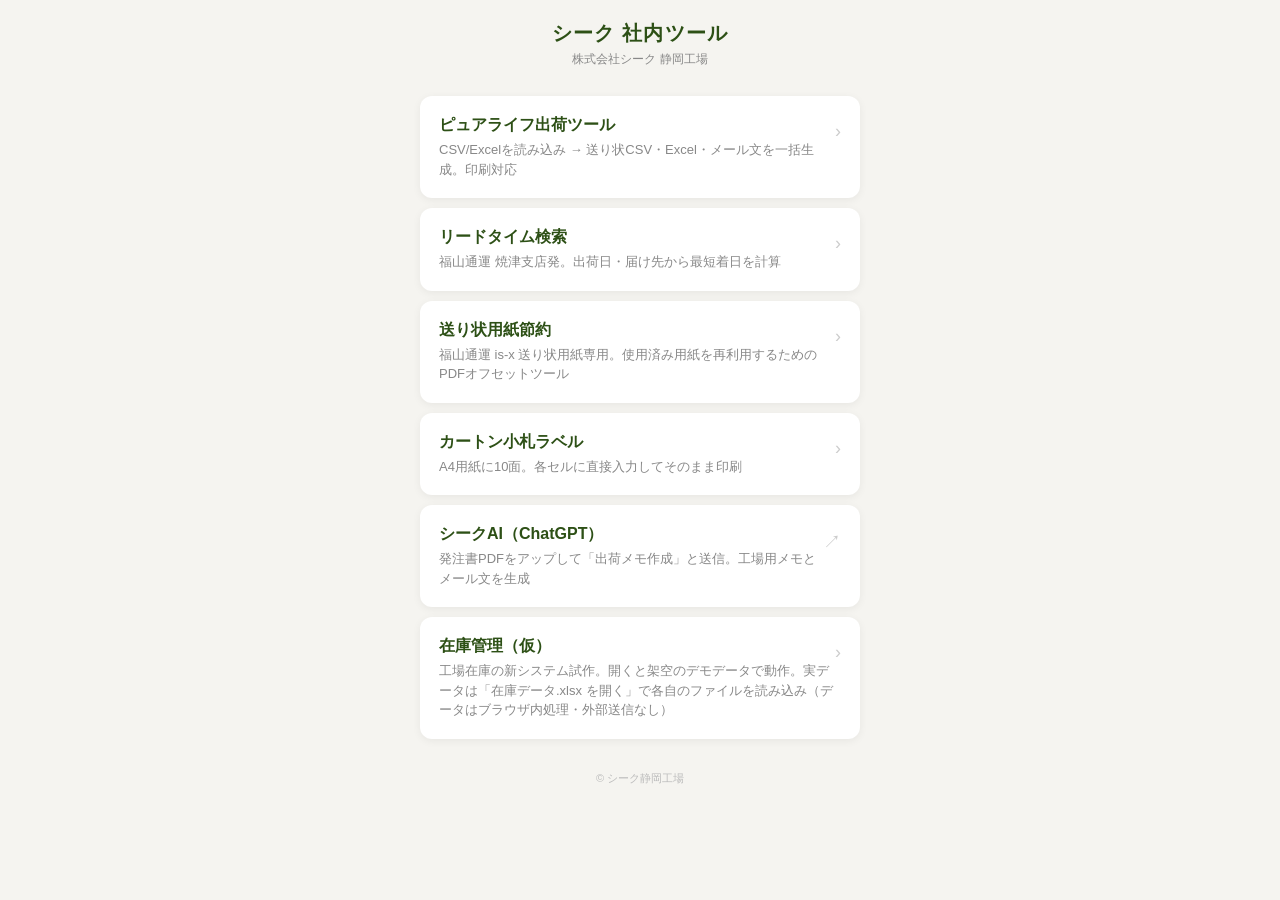
==== index.html @ f73fdde0 "Add 在庫管理（仮）tool: data-less client-side app + tools-list link - inventory/ : 在庫管理アプリ本体（vanilla JS）。実デ" ====
<!DOCTYPE html>
<html lang="ja">
<head>
<meta charset="UTF-8">
<meta name="viewport" content="width=device-width,initial-scale=1">
<title>シーク 社内ツール</title>
<style>
*{box-sizing:border-box;margin:0;padding:0}
:root{--bg:#f5f4f0;--card:#fff;--pri:#2d5016;--pri2:#4a7c28;--txt:#1a1a1a;--sub:#888;--bdr:#e0ddd8;--rad:12px;--sh:0 2px 8px rgba(0,0,0,.06)}
body{font-family:-apple-system,"Hiragino Kaku Gothic ProN","Hiragino Sans",Meiryo,sans-serif;background:var(--bg);color:var(--txt);min-height:100vh;padding:20px 16px}
.w{max-width:440px;margin:0 auto}
header{text-align:center;margin-bottom:28px}
h1{font-size:20px;font-weight:800;color:var(--pri);letter-spacing:.06em}
h1 small{display:block;font-size:12px;font-weight:400;color:var(--sub);margin-top:4px;letter-spacing:0}
.tools{display:flex;flex-direction:column;gap:10px}
a.tool{display:block;background:var(--card);border-radius:var(--rad);padding:18px 18px;box-shadow:var(--sh);text-decoration:none;color:var(--txt);transition:transform .12s,box-shadow .12s;border:1.5px solid transparent}
a.tool:hover{transform:translateY(-1px);box-shadow:0 4px 14px rgba(0,0,0,.1);border-color:var(--pri2)}
a.tool:active{transform:translateY(0)}
.tool-name{font-size:16px;font-weight:700;color:var(--pri);margin-bottom:4px}
.tool-desc{font-size:13px;color:var(--sub);line-height:1.5}
.tool-arrow{float:right;margin-top:6px;color:#ccc;font-size:18px}
footer{text-align:center;margin-top:32px;font-size:11px;color:#bbb}
</style>
</head>
<body>
<div class="w">
 <header>
  <h1>シーク 社内ツール<small>株式会社シーク 静岡工場</small></h1>
 </header>
 <div class="tools">
  <a class="tool" href="csv-formatter/index.html">
   <span class="tool-arrow">›</span>
   <div class="tool-name">ピュアライフ出荷ツール</div>
   <div class="tool-desc">CSV/Excelを読み込み → 送り状CSV・Excel・メール文を一括生成。印刷対応</div>
  </a>
  <a class="tool" href="lead-time.html">
   <span class="tool-arrow">›</span>
   <div class="tool-name">リードタイム検索</div>
   <div class="tool-desc">福山通運 焼津支店発。出荷日・届け先から最短着日を計算</div>
  </a>
  <a class="tool" href="pdf-offset-tool.html">
   <span class="tool-arrow">›</span>
   <div class="tool-name">送り状用紙節約</div>
   <div class="tool-desc">福山通運 is-x 送り状用紙専用。使用済み用紙を再利用するためのPDFオフセットツール</div>
  </a>
  <a class="tool" href="form-label-a4.html">
   <span class="tool-arrow">›</span>
   <div class="tool-name">カートン小札ラベル</div>
   <div class="tool-desc">A4用紙に10面。各セルに直接入力してそのまま印刷</div>
  </a>
  <a class="tool" href="https://chatgpt.com/g/g-p-698dc10e7dcc81919b89697a8e991118-sikuai/project" target="_blank" rel="noopener">
   <span class="tool-arrow">↗</span>
   <div class="tool-name">シークAI（ChatGPT）</div>
   <div class="tool-desc">発注書PDFをアップして「出荷メモ作成」と送信。工場用メモとメール文を生成</div>
  </a>
  <a class="tool" href="inventory/index.html">
   <span class="tool-arrow">›</span>
   <div class="tool-name">在庫管理（仮）</div>
   <div class="tool-desc">工場在庫の新システム試作。開くと架空のデモデータで動作。実データは「在庫データ.xlsx を開く」で各自のファイルを読み込み（データはブラウザ内処理・外部送信なし）</div>
  </a>
 </div>
 <footer>© シーク静岡工場</footer>
</div>
</body>
</html>
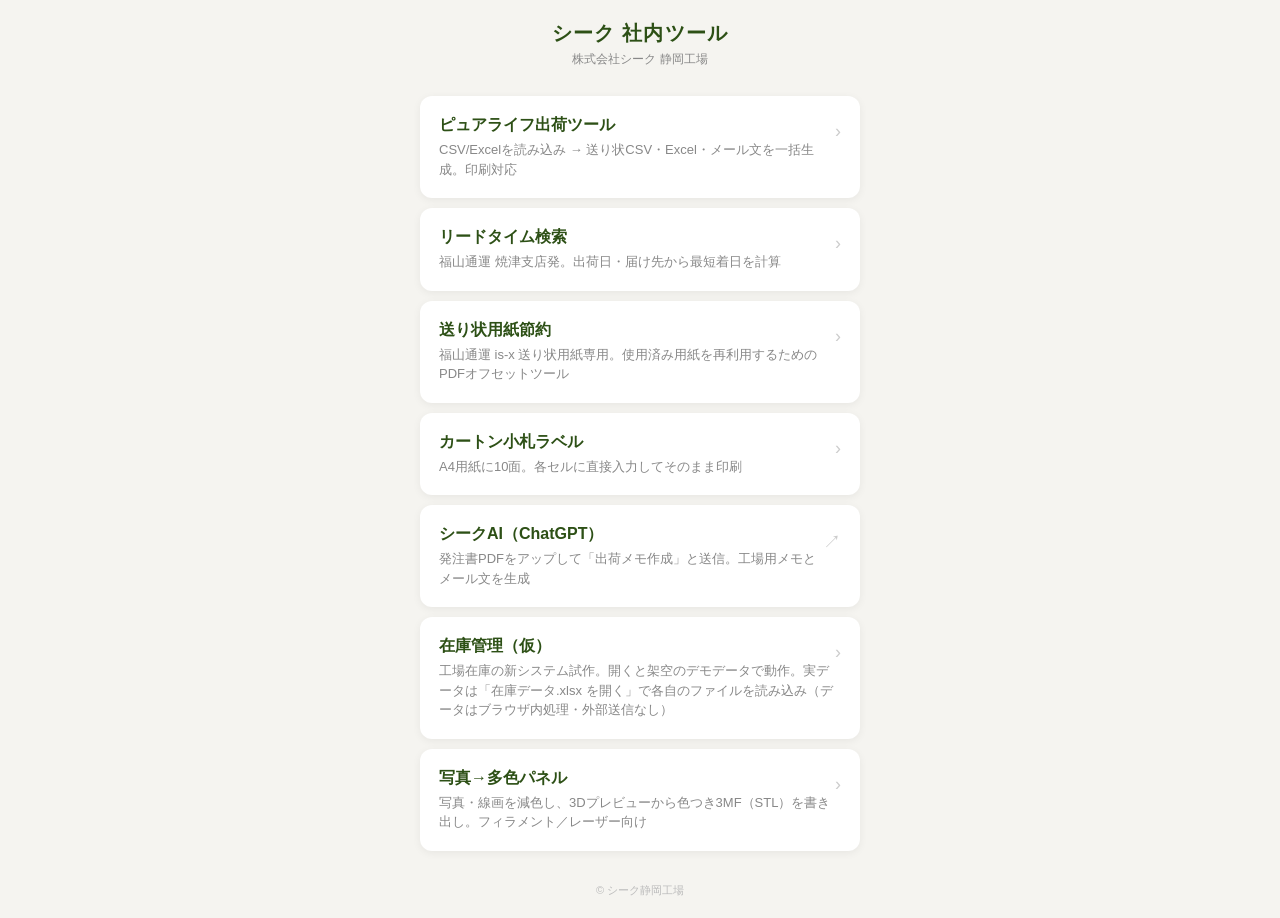
==== commit 683bc864: "写真→多色パネル変換ツールを追加（index.htmlにリンク） Co-Authored-By: Claude Sonnet 5 <noreply@anthropic.com>" ====
--- a/index.html
+++ b/index.html
@@ -58,6 +58,11 @@
    <div class="tool-name">在庫管理（仮）</div>
    <div class="tool-desc">工場在庫の新システム試作。開くと架空のデモデータで動作。実データは「在庫データ.xlsx を開く」で各自のファイルを読み込み（データはブラウザ内処理・外部送信なし）</div>
   </a>
+  <a class="tool" href="photo-to-panel.html">
+   <span class="tool-arrow">›</span>
+   <div class="tool-name">写真→多色パネル</div>
+   <div class="tool-desc">写真・線画を減色し、3Dプレビューから色つき3MF（STL）を書き出し。フィラメント／レーザー向け</div>
+  </a>
  </div>
  <footer>© シーク静岡工場</footer>
 </div>
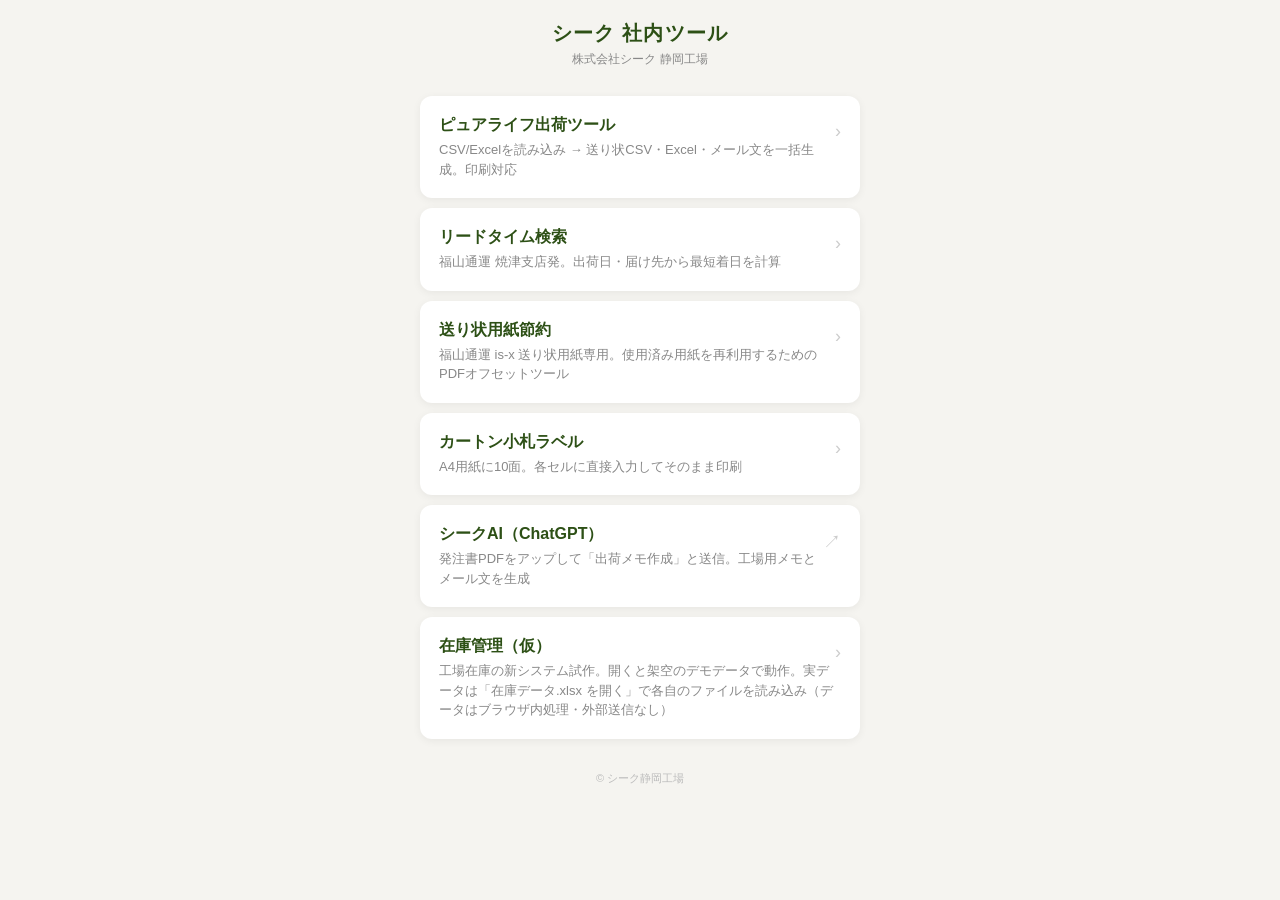
==== commit 8ecd8196: "Revert "写真→多色パネル変換ツールを追加（index.htmlにリンク）" This reverts commit 683bc864837b3ea4921fd5f900adfeb08f24d8" ====
--- a/index.html
+++ b/index.html
@@ -58,11 +58,6 @@
    <div class="tool-name">在庫管理（仮）</div>
    <div class="tool-desc">工場在庫の新システム試作。開くと架空のデモデータで動作。実データは「在庫データ.xlsx を開く」で各自のファイルを読み込み（データはブラウザ内処理・外部送信なし）</div>
   </a>
-  <a class="tool" href="photo-to-panel.html">
-   <span class="tool-arrow">›</span>
-   <div class="tool-name">写真→多色パネル</div>
-   <div class="tool-desc">写真・線画を減色し、3Dプレビューから色つき3MF（STL）を書き出し。フィラメント／レーザー向け</div>
-  </a>
  </div>
  <footer>© シーク静岡工場</footer>
 </div>
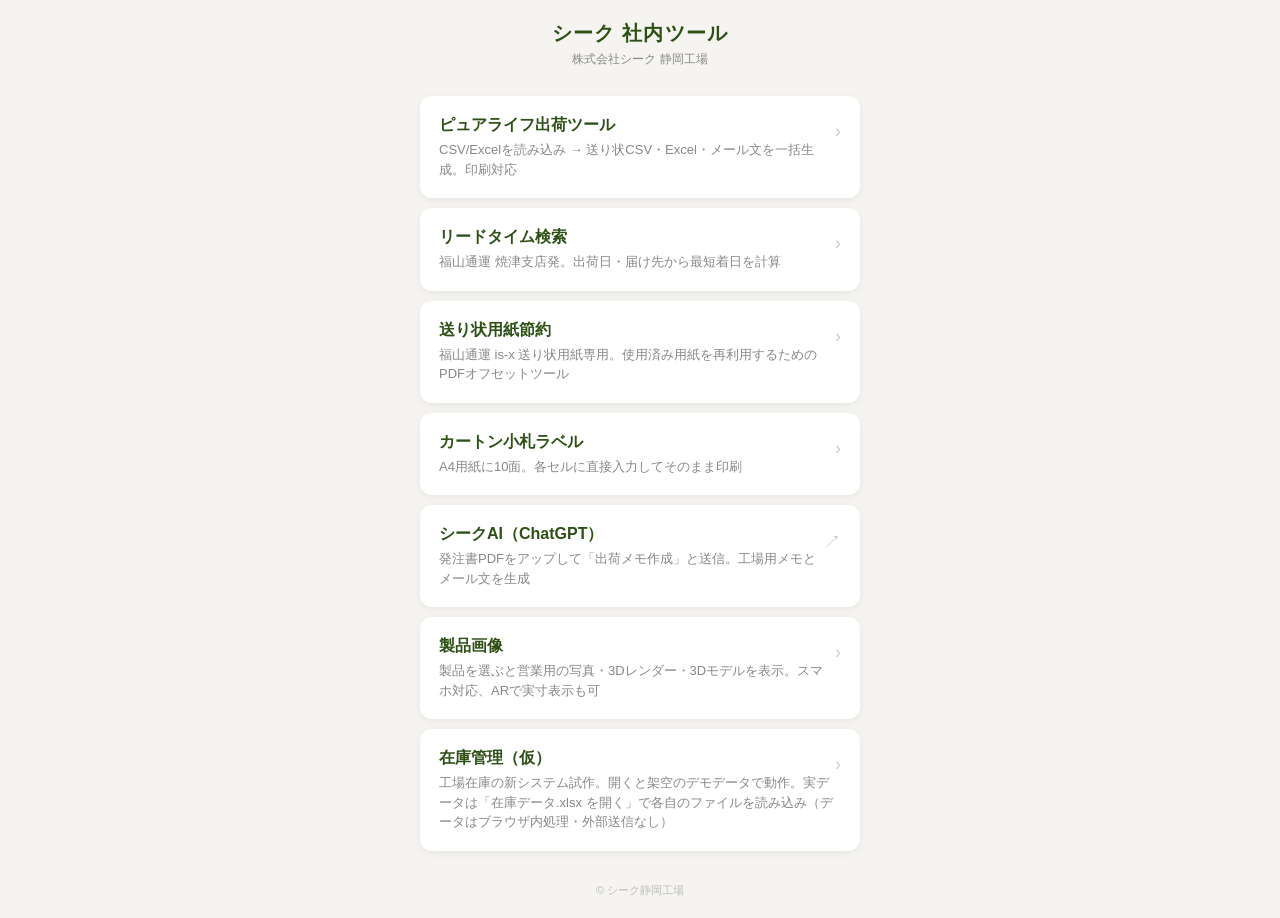
==== commit eebe9b41: "製品画像ページを追加 製品を選ぶと営業用の写真・3Dレンダー・3Dモデルを表示する products/index.html。 製品はJSの配列1件で足せる。3DはGLBが約2.7MBあるのでボタンを押" ====
--- a/index.html
+++ b/index.html
@@ -4,6 +4,8 @@
 <meta charset="UTF-8">
 <meta name="viewport" content="width=device-width,initial-scale=1">
 <title>シーク 社内ツール</title>
+<!-- ファビコン: 青地に白の「S」(Liberation Sans BoldのアウトラインをSVGパス化・画像ファイル不要) -->
+<link rel="icon" href="data:image/svg+xml,%3Csvg%20xmlns=%22http://www.w3.org/2000/svg%22%20viewBox=%220%200%20100%20100%22%3E%3Crect%20width=%22100%22%20height=%22100%22%20fill=%22%231565C0%22/%3E%3Cg%20transform=%22translate(50%2050)%20scale(0.04276%20-0.04276)%20translate(-672.5%20-705.0)%22%3E%3Cpath%20d=%22M1286%20406Q1286%20199%201132.5%2089.5Q979%20-20%20682%20-20Q411%20-20%20257.0%2076.0Q103%20172%2059%20367L344%20414Q373%20302%20457.0%20251.5Q541%20201%20690%20201Q999%20201%20999%20389Q999%20449%20963.5%20488.0Q928%20527%20863.5%20553.0Q799%20579%20616%20616Q458%20653%20396.0%20675.5Q334%20698%20284.0%20728.5Q234%20759%20199.0%20802.0Q164%20845%20144.5%20903.0Q125%20961%20125%201036Q125%201227%20268.5%201328.5Q412%201430%20686%201430Q948%201430%201079.5%201348.0Q1211%201266%201249%201077L963%201038Q941%201129%20873.5%201175.0Q806%201221%20680%201221Q412%201221%20412%201053Q412%20998%20440.5%20963.0Q469%20928%20525.0%20903.5Q581%20879%20752%20842Q955%20799%201042.5%20762.5Q1130%20726%201181.0%20677.5Q1232%20629%201259.0%20561.5Q1286%20494%201286%20406Z%22%20fill=%22%23fff%22/%3E%3C/g%3E%3C/svg%3E">
 <style>
 *{box-sizing:border-box;margin:0;padding:0}
 :root{--bg:#f5f4f0;--card:#fff;--pri:#2d5016;--pri2:#4a7c28;--txt:#1a1a1a;--sub:#888;--bdr:#e0ddd8;--rad:12px;--sh:0 2px 8px rgba(0,0,0,.06)}
@@ -53,6 +55,11 @@
    <div class="tool-name">シークAI（ChatGPT）</div>
    <div class="tool-desc">発注書PDFをアップして「出荷メモ作成」と送信。工場用メモとメール文を生成</div>
   </a>
+  <a class="tool" href="products/index.html">
+   <span class="tool-arrow">›</span>
+   <div class="tool-name">製品画像</div>
+   <div class="tool-desc">製品を選ぶと営業用の写真・3Dレンダー・3Dモデルを表示。スマホ対応、ARで実寸表示も可</div>
+  </a>
   <a class="tool" href="inventory/index.html">
    <span class="tool-arrow">›</span>
    <div class="tool-name">在庫管理（仮）</div>
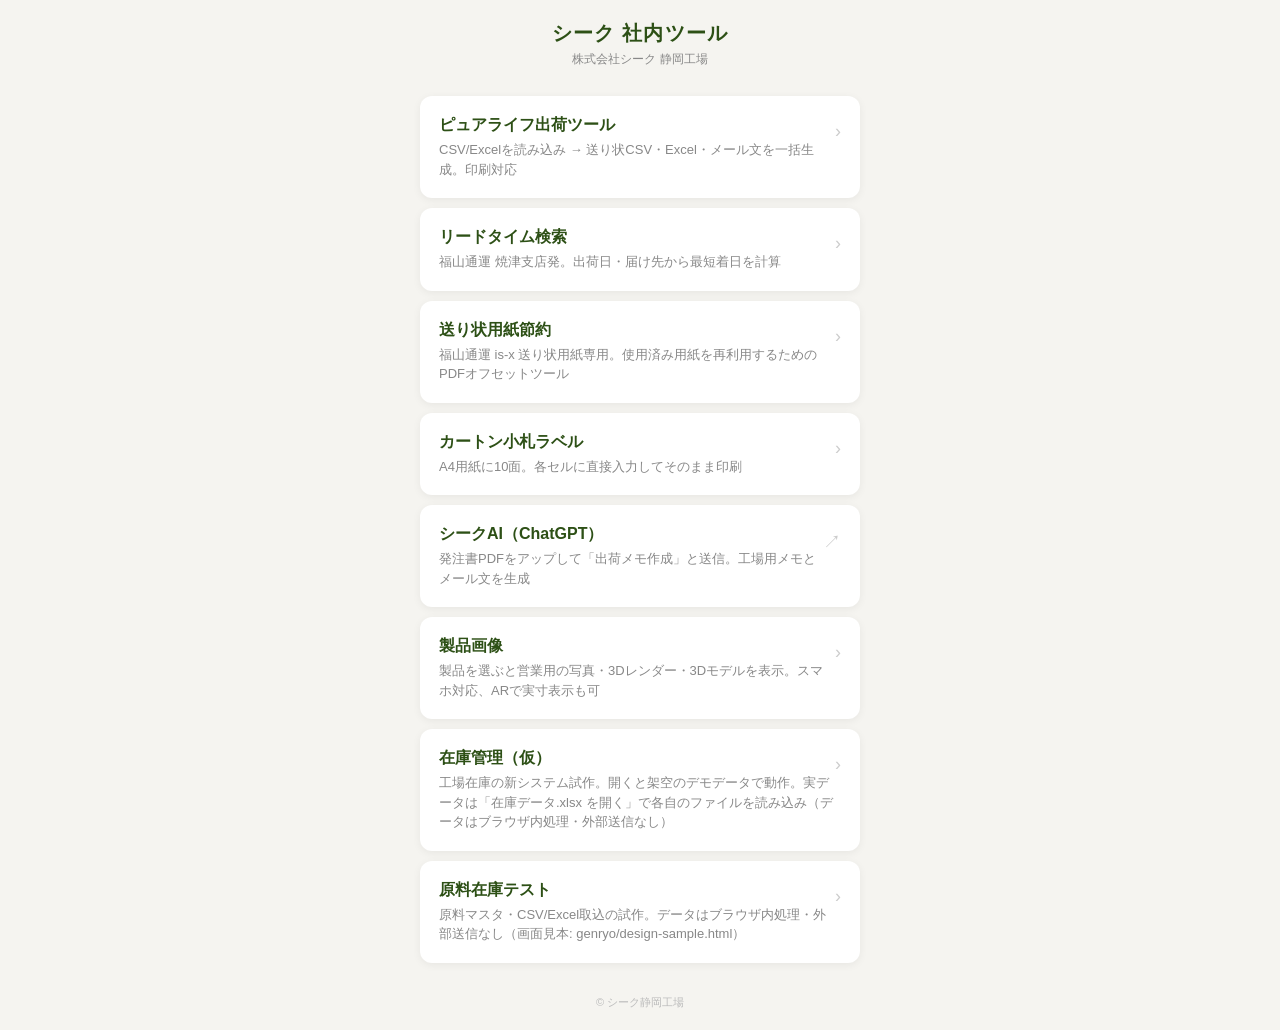
==== commit bc9ef266: "原料在庫テスト(genryo)を追加: 原料マスタ・CSV/Excel取込の試作、DADSデザイン土台と画面見本。実単価入りseed-data.jsは除外 Co-Authored-By: Claude" ====
--- a/index.html
+++ b/index.html
@@ -65,6 +65,11 @@
    <div class="tool-name">在庫管理（仮）</div>
    <div class="tool-desc">工場在庫の新システム試作。開くと架空のデモデータで動作。実データは「在庫データ.xlsx を開く」で各自のファイルを読み込み（データはブラウザ内処理・外部送信なし）</div>
   </a>
+  <a class="tool" href="genryo/index.html">
+   <span class="tool-arrow">›</span>
+   <div class="tool-name">原料在庫テスト</div>
+   <div class="tool-desc">原料マスタ・CSV/Excel取込の試作。データはブラウザ内処理・外部送信なし（画面見本: genryo/design-sample.html）</div>
+  </a>
  </div>
  <footer>© シーク静岡工場</footer>
 </div>
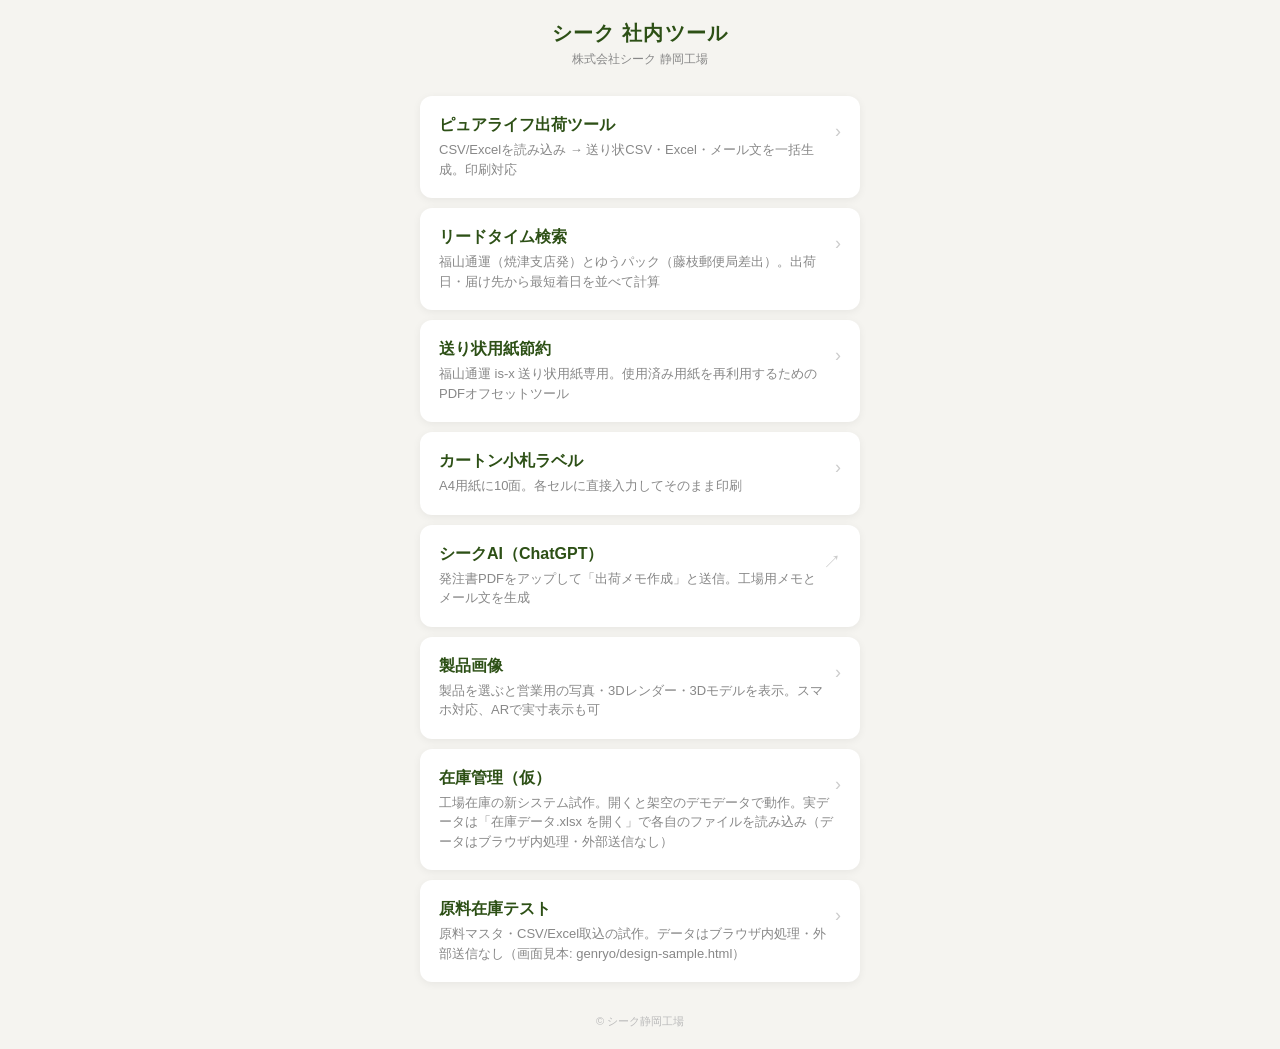
==== commit e30f5280: "リードタイム検索: 表題を福山通運・ゆうパック両方に。ゆうパックを福山通運と同じ表示(タイムライン・着日・時間帯)の薄ピンクのカードに分離。トップページの説明も更新 Co-Authored-By: C" ====
--- a/index.html
+++ b/index.html
@@ -38,7 +38,7 @@
   <a class="tool" href="lead-time.html">
    <span class="tool-arrow">›</span>
    <div class="tool-name">リードタイム検索</div>
-   <div class="tool-desc">福山通運 焼津支店発。出荷日・届け先から最短着日を計算</div>
+   <div class="tool-desc">福山通運（焼津支店発）とゆうパック（藤枝郵便局差出）。出荷日・届け先から最短着日を並べて計算</div>
   </a>
   <a class="tool" href="pdf-offset-tool.html">
    <span class="tool-arrow">›</span>
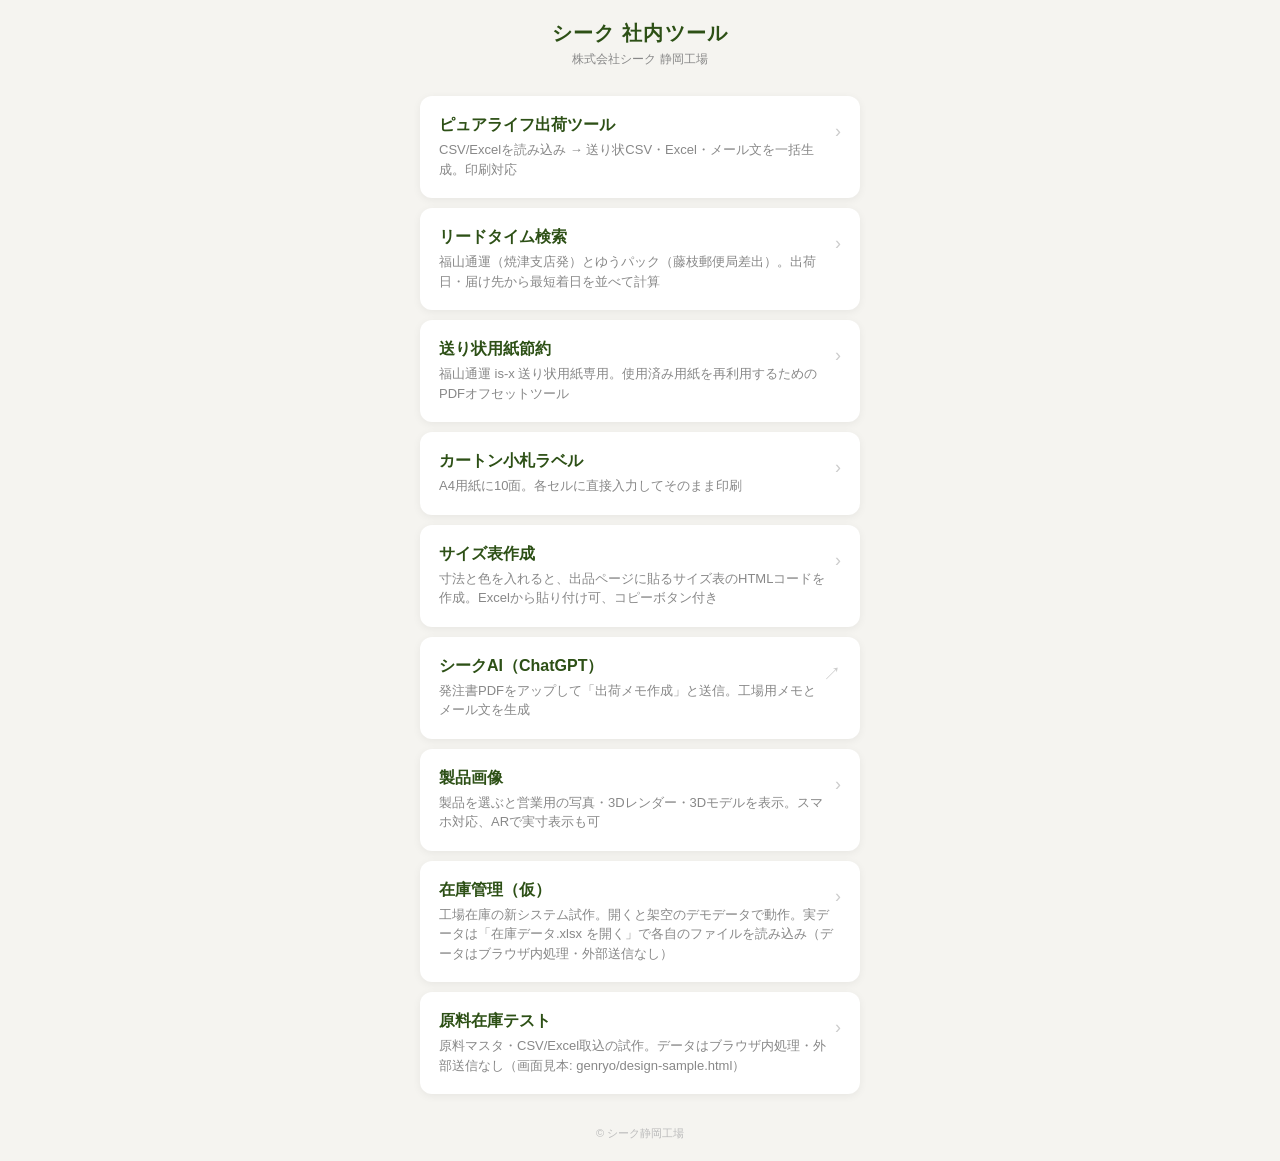
==== commit 720317d9: "サイズ表作成ツールを追加（出品ページ用HTMLコード生成・コピー）し、ツール一覧に載せる Co-Authored-By: Claude Opus 5.5 <noreply@anthropic.com>" ====
--- a/index.html
+++ b/index.html
@@ -50,6 +50,11 @@
    <div class="tool-name">カートン小札ラベル</div>
    <div class="tool-desc">A4用紙に10面。各セルに直接入力してそのまま印刷</div>
   </a>
+  <a class="tool" href="size-table.html">
+   <span class="tool-arrow">›</span>
+   <div class="tool-name">サイズ表作成</div>
+   <div class="tool-desc">寸法と色を入れると、出品ページに貼るサイズ表のHTMLコードを作成。Excelから貼り付け可、コピーボタン付き</div>
+  </a>
   <a class="tool" href="https://chatgpt.com/g/g-p-698dc10e7dcc81919b89697a8e991118-sikuai/project" target="_blank" rel="noopener">
    <span class="tool-arrow">↗</span>
    <div class="tool-name">シークAI（ChatGPT）</div>
